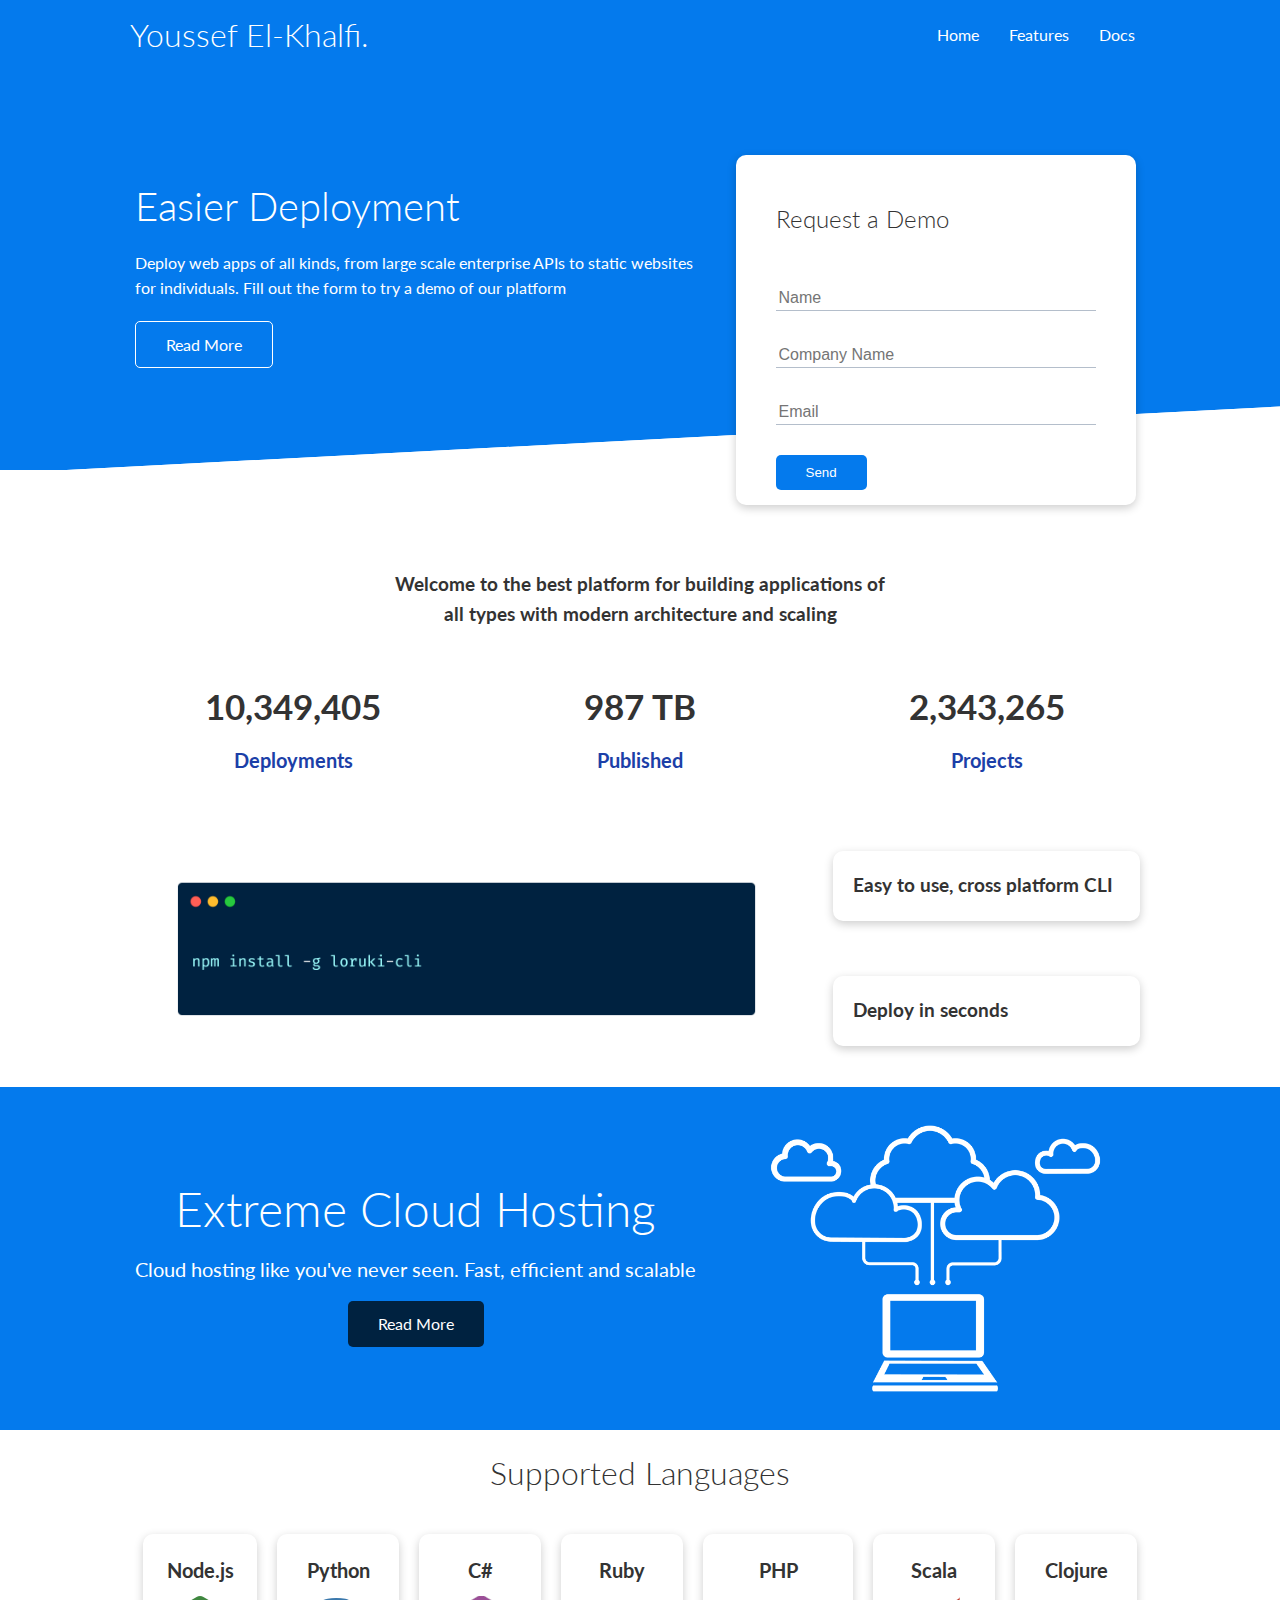
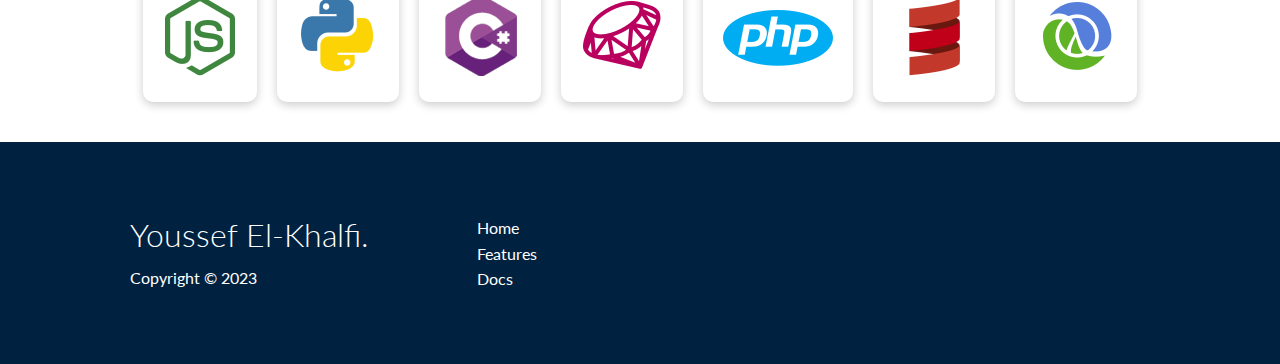
==== Cloud Hosting/index.html @ 0dde3005 "Update index.html" ====
<!DOCTYPE html>
<html lang="en">
<head>
    <meta charset="UTF-8">
    <meta name="viewport" content="width=device-width, initial-scale=1.0">
    <link rel="stylesheet" href="https://cdnjs.cloudflare.com/ajax/libs/font-awesome/5.15.1/css/all.min.css" integrity="sha512-+4zCK9k+qNFUR5X+cKL9EIR+ZOhtIloNl9GIKS57V1MyNsYpYcUrUeQc9vNfzsWfV28IaLL3i96P9sdNyeRssA==" crossorigin="anonymous" />
    <link rel="stylesheet" href="css/utilities.css">
    <link rel="stylesheet" href="css/cloud.css">
    <title>Youssef | Cloud Hosting For Everyone</title>
</head>
<body>
    <!-- Navbar -->
    <div class="navbar">
        <div class="container flex">
            <h1 class="logo">Youssef El-Khalfi.</h1>
            <nav>
                <ul>
                    <li><a href="index.html">Home</a></li>
                    <li><a href="features.html">Features</a></li>
                    <li><a href="docs.html">Docs</a></li>
                </ul>
            </nav>
        </div>
    </div>
    
    <!-- Showcase -->
    <section class="showcase">
        <div class="container grid">
            <div class="showcase-text">
                <h1>Easier Deployment</h1>
                <p>Deploy web apps of all kinds, from large scale enterprise APIs to static websites for individuals. Fill out the form to try a demo of our platform</p>
                <a href="features.html" class="btn btn-outline">Read More</a>
            </div>

            <div class="showcase-form card">
                <h2>Request a Demo</h2>
                  <form name="contact" netlify-honeypot="bot-field" method="POST" data-netlify="true">
                    <input type="hidden" name="form-name" value="contact">
                    <p class="hidden">
                        <label>Don’t fill this out if you're human: <input name="bot-field" /></label>
                      </p>
                    <div class="form-control">
                        <input type="text" name="name" placeholder="Name" required>
                    </div>
                    <div class="form-control">
                        <input type="text" name="company" placeholder="Company Name" required>
                    </div>
                    <div class="form-control">
                        <input type="email" name="email" placeholder="Email" required>
                    </div>
                    <input type="submit" value="Send" class="btn btn-primary">
                </form>
            </div>
        </div>
    </section>

    <!-- Stats -->
    <section class="stats">
        <div class="container">
            <h3 class="stats-heading text-center my-1">
                Welcome to the best platform for building applications of all types with modern architecture and scaling
            </h3>

            <div class="grid grid-3 text-center my-4">
                <div>
                    <i class="fas fa-server fa-3x"></i>
                    <h3>10,349,405</h3>
                    <p class="text-secondary">Deployments</p>
                </div>
                <div>
                    <i class="fas fa-upload fa-3x"></i>
                    <h3>987 TB</h3>
                    <p class="text-secondary">Published</p>
                </div>
                <div>
                    <i class="fas fa-project-diagram fa-3x"></i>
                    <h3>2,343,265</h3>
                    <p class="text-secondary">Projects</p>
                </div>
            </div>
        </div>
    </section>

    <!-- Cli -->
    <section class="cli">
        <div class="container grid">
            <img src="images/cli.png" alt="">
            <div class="card">
                <h3>Easy to use, cross platform CLI</h3>
            </div>
            <div class="card">
                <h3>Deploy in seconds</h3>
            </div>
        </div>
    </section>

    <!-- Cloud -->
    <section class="cloud bg-primary my-2 py-2">
        <div class="container grid">
            <div class="text-center">
                <h2 class="lg">Extreme Cloud Hosting</h2>
                <p class="lead my-1">Cloud hosting like you've never seen. Fast, efficient and scalable</p>
                <a href="features.html" class="btn btn-dark">Read More</a>
            </div>
            <img src="images/cloud.png" alt="">
        </div>
    </section>

    <!-- Languages -->
    <section class="languages">
        <h2 class="md text-center my-2">
            Supported Languages
        </h2>
        <div class="container flex">
            <div class="card">
                <h4>Node.js</h4>
                <img src="images/logos/node.png" alt="">
            </div>
            <div class="card">
                <h4>Python</h4>
                <img src="images/logos/python.png" alt="">
              </div>
              <div class="card">
                <h4>C#</h4>
                <img src="images/logos/csharp.png" alt="">
              </div>
              <div class="card">
                <h4>Ruby</h4>
                <img src="images/logos/ruby.png" alt="">
              </div>
              <div class="card">
                <h4>PHP</h4>
                <img src="images/logos/php.png" alt="">
              </div>
              <div class="card">
                <h4>Scala</h4>
                <img src="images/logos/scala.png" alt="">
              </div>
              <div class="card">
                <h4>Clojure</h4>
                <img src="images/logos/clojure.png" alt="">
              </div>
        </div>
    </section>

    <!-- Footer -->
    <footer class="footer bg-dark py-5">
        <div class="container grid grid-3">
            <div>
                <h1>Youssef El-Khalfi.</h1>          
                <p>Copyright &copy; 2023</p>
            </div>
            <nav>
                <ul>
                    <li><a href="index.html">Home</a></li>
                    <li><a href="features.html">Features</a></li>
                    <li><a href="docs.html">Docs</a></li>
                </ul>
            </nav>
            <div class="social">
                <a href="https://github.com/Ussef-khalfi" target="_blank"><i class="fab fa-github fa-2x"></i></a>
                <a href="https://www.facebook.com/youssef.khalfi.902/" target="_blank"><i class="fab fa-facebook fa-2x"></i></a>
                <a href="https://www.instagram.com/ussef_khalfi/?hl=it" target="_blank"><i class="fab fa-instagram fa-2x"></i></a>
                <a href="https://twitter.com/YOUSSEF23095399" target="_blank"><i class="fab fa-twitter fa-2x"></i></a>
            </div>
        </div>
    </footer>
</body>
</html>
---- Cloud Hosting/css/utilities.css ----
.container {
  max-width: 1100px;
  margin: 0 auto;
  overflow: auto;
  padding: 0 40px;
}

.card {
  background-color: #fff;
  color: #333;
  border-radius: 10px;
  box-shadow: 0 3px 10px rgba(0, 0, 0, 0.2);
  padding: 20px;
  margin: 10px;
}

.btn {
  display: inline-block;
  padding: 10px 30px;
  cursor: pointer;
  background: var(--primary-color);
  color: #fff;
  border: none;
  border-radius: 5px;
}

.btn-outline {
  background-color: transparent;
  border: 1px #fff solid;
}

.btn:hover {
  transform: scale(0.98);
}

/* Backgrounds & colored buttons */
.bg-primary,
.btn-primary {
  background-color: var(--primary-color);
  color: #fff;
}

.bg-secondary,
.btn-secondary {
  background-color: var(--secondary-color);
  color: #fff;
}

.bg-dark,
.btn-dark {
  background-color: var(--dark-color);
  color: #fff;
}

.bg-light,
.btn-light {
  background-color: var(--light-color);
  color: #333;
}

.bg-primary a,
.btn-primary a,
.bg-secondary a,
.btn-secondary a,
.bg-dark a,
.btn-dark a {
  color: #fff;
}

/* Text colors */
.text-primary {
  color: var(--primary-color);
}

.text-secondary {
  color: var(--secondary-color);
}

.text-dark {
  color: var(--dark-color);
}

.text-light {
  color: var(--light-color);
}

/* Text sizes */
.lead {
  font-size: 20px;
}

.sm {
  font-size: 1rem;
}

.md {
  font-size: 2rem;
}

.lg {
  font-size: 3rem;
}

.xl {
  font-size: 4rem;
}

.text-center {
  text-align: center;
}

/* Alert */
.alert {
  background-color: var(--light-color);
  padding: 10px 20px;
  font-weight: bold;
  margin: 15px 0;
}

.alert i {
  margin-right: 10px;
}

.alert-success {
  background-color: var(--success-color);
  color: #fff;
}

.alert-error {
  background-color: var(--error-color);
  color: #fff;
}

.flex {
  display: flex;
  justify-content: center;
  align-items: center;
  height: 100%;
}

.grid {
  display: grid;
  grid-template-columns: repeat(2, 1fr);
  gap: 20px;
  justify-content: center;
  align-items: center;
  height: 100%;
}

.grid-3 {
  grid-template-columns: repeat(3, 1fr);
}

/* Margin */
.my-1 {
  margin: 1rem 0;
}

.my-2 {
  margin: 1.5rem 0;
}

.my-3 {
  margin: 2rem 0;
}

.my-4 {
  margin: 3rem 0;
}

.my-5 {
  margin: 4rem 0;
}

.m-1 {
  margin: 1rem;
}

.m-2 {
  margin: 1.5rem;
}

.m-3 {
  margin: 2rem;
}

.m-4 {
  margin: 3rem;
}

.m-5 {
  margin: 4rem;
}

/* Padding */
.py-1 {
  padding: 1rem 0;
}

.py-2 {
  padding: 1.5rem 0;
}

.py-3 {
  padding: 2rem 0;
}

.py-4 {
  padding: 3rem 0;
}

.py-5 {
  padding: 4rem 0;
}

.p-1 {
  padding: 1rem;
}

.p-2 {
  padding: 1.5rem;
}

.p-3 {
  padding: 2rem;
}

.p-4 {
  padding: 3rem;
}

.p-5 {
  padding: 4rem;
}
---- Cloud Hosting/css/cloud.css ----
@import url('https://fonts.googleapis.com/css2?family=Lato:wght@300&display=swap');

:root {
  --primary-color: #047aed;
  --secondary-color: #1c3fa8;
  --dark-color: #002240;
  --light-color: #f4f4f4;
  --success-color: #5cb85c;
  --error-color: #d9534f;
}

* {
  box-sizing: border-box;
  padding: 0;
  margin: 0;
}

body {
  font-family: 'Lato', sans-serif;
  color: #333;
  line-height: 1.6;
}

ul {
  list-style-type: none;
}

a {
  text-decoration: none;
  color: #333;
}

h1,
h2 {
  font-weight: 300;
  line-height: 1.2;
  margin: 10px 0;
}

p {
  margin: 10px 0;
}

img {
  width: 100%;
}

code,
pre {
  background: #333;
  color: #fff;
  padding: 10px;
}

.hidden {
  visibility: hidden;
  height: 0;
}

/* Navbar */
.navbar {
  background-color: var(--primary-color);
  color: #fff;
  height: 70px;
}

.navbar ul {
  display: flex;
}

.navbar a {
  color: #fff;
  padding: 10px;
  margin: 0 5px;
}

.navbar a:hover {
  border-bottom: 2px #fff solid;
}

.navbar .flex {
  justify-content: space-between;
}

/* Showcase */
.showcase {
  height: 400px;
  background-color: var(--primary-color);
  color: #fff;
  position: relative;
}

.showcase h1 {
  font-size: 40px;
}

.showcase p {
  margin: 20px 0;
}

.showcase .grid {
  overflow: visible;
  grid-template-columns: 55% auto;
  gap: 30px;
}

.showcase-text {
  animation: slideInFromLeft 1s ease-in;
}

.showcase-form {
  position: relative;
  top: 60px;
  height: 350px;
  width: 400px;
  padding: 40px;
  z-index: 100;
  justify-self: flex-end;
  animation: slideInFromRight 1s ease-in;
}

.showcase-form .form-control {
  margin: 30px 0;
}

.showcase-form input[type='text'],
.showcase-form input[type='email'] {
  border: 0;
  border-bottom: 1px solid #b4becb;
  width: 100%;
  padding: 3px;
  font-size: 16px;
}

.showcase-form input:focus {
  outline: none;
}

.showcase::before,
.showcase::after {
  content: '';
  position: absolute;
  height: 100px;
  bottom: -70px;
  right: 0;
  left: 0;
  background: #fff;
  transform: skewY(-3deg);
  -webkit-transform: skewY(-3deg);
  -moz-transform: skewY(-3deg);
  -ms-transform: skewY(-3deg);
}

/* Stats */
.stats {
  padding-top: 100px;
  animation: slideInFromBottom 1s ease-in;
}

.stats-heading {
  max-width: 500px;
  margin: auto;
}

.stats .grid h3 {
  font-size: 35px;
}

.stats .grid p {
  font-size: 20px;
  font-weight: bold;
}

/* Cli */
.cli .grid {
  grid-template-columns: repeat(3, 1fr);
  grid-template-rows: repeat(2, 1fr);
}

.cli .grid > *:first-child {
  grid-column: 1 / span 2;
  grid-row: 1 / span 2;
}

/* Cloud */
.cloud .grid {
  grid-template-columns: 4fr 3fr;
}

/* Languages */

.languages .flex {
  flex-wrap: wrap;
}

.languages .card {
  text-align: center;
  margin: 18px 10px 40px;
  transition: transform 0.2s ease-in;
}

.languages .card h4 {
  font-size: 20px;
  margin-bottom: 10px;
}

.languages .card:hover {
  transform: translateY(-15px);
}

/* Features */
.features-head img,
.docs-head img {
  width: 200px;
  justify-self: flex-end;
}

.features-sub-head img {
  width: 300px;
  justify-self: flex-end;
}

.features-main .card > i {
  margin-right: 20px;
}

.features-main .grid {
  padding: 30px;
}

.features-main .grid > *:first-child {
  grid-column: 1 / span 3;
}

.features-main .grid > *:nth-child(2) {
  grid-column: 1 / span 2;
}

/* Docs */
.docs-main h3 {
  margin: 20px 0;
}

.docs-main .grid {
  grid-template-columns: 1fr 2fr;
  align-items: flex-start;
}

.docs-main nav li {
  font-size: 17px;
  padding-bottom: 5px;
  margin-bottom: 5px;
  border-bottom: 1px #ccc solid;
}

.docs-main a:hover {
  font-weight: bold;
}

/* Footer */
.footer .social a {
  margin: 0 10px;
}

.fa-github:hover {
  color: #000000;
}

.fa-facebook:hover {
  color: #1773EA;
}

.fa-instagram:hover {
  color: #B32E87;
}

.fa-twitter:hover {
  color: #1C9CEA;
}

/* Animations */
@keyframes slideInFromLeft {
  0% {
    transform: translateX(-100%);
  }

  100% {
    transform: translateX(0);
  }
}

@keyframes slideInFromRight {
  0% {
    transform: translateX(100%);
  }

  100% {
    transform: translateX(0);
  }
}

@keyframes slideInFromTop {
  0% {
    transform: translateY(-100%);
  }

  100% {
    transform: translateX(0);
  }
}

@keyframes slideInFromBottom {
  0% {
    transform: translateY(100%);
  }

  100% {
    transform: translateX(0);
  }
}

/* Tablets and under */
@media (max-width: 768px) {
  .grid,
  .showcase .grid,
  .stats .grid,
  .cli .grid,
  .cloud .grid,
  .features-main .grid,
  .docs-main .grid {
    grid-template-columns: 1fr;
    grid-template-rows: 1fr;
  }

  .showcase {
    height: auto;
  }

  .showcase-text {
    text-align: center;
    margin-top: 40px;
    animation: slideInFromTop 1s ease-in;
  }

  .showcase-form {
    justify-self: center;
    margin: auto;
    animation: slideInFromBottom 1s ease-in;
  }

  .cli .grid > *:first-child {
    grid-column: 1;
    grid-row: 1;
  }

  .features-head,
  .features-sub-head,
  .docs-head {
    text-align: center;
  }

  .features-head img,
  .features-sub-head img,
  .docs-head img {
    justify-self: center;
  }

  .features-main .grid > *:first-child,
  .features-main .grid > *:nth-child(2) {
    grid-column: 1;
  }
}

/* Mobile */
@media (max-width: 500px) {
  .navbar {
    height: 110px;
  }

  .navbar .flex {
    flex-direction: column;
  }

  .navbar ul {
    padding: 10px;
    background-color: rgba(0, 0, 0, 0.1);
  }
  
  .showcase-form {
    width: 300px;
  }
}
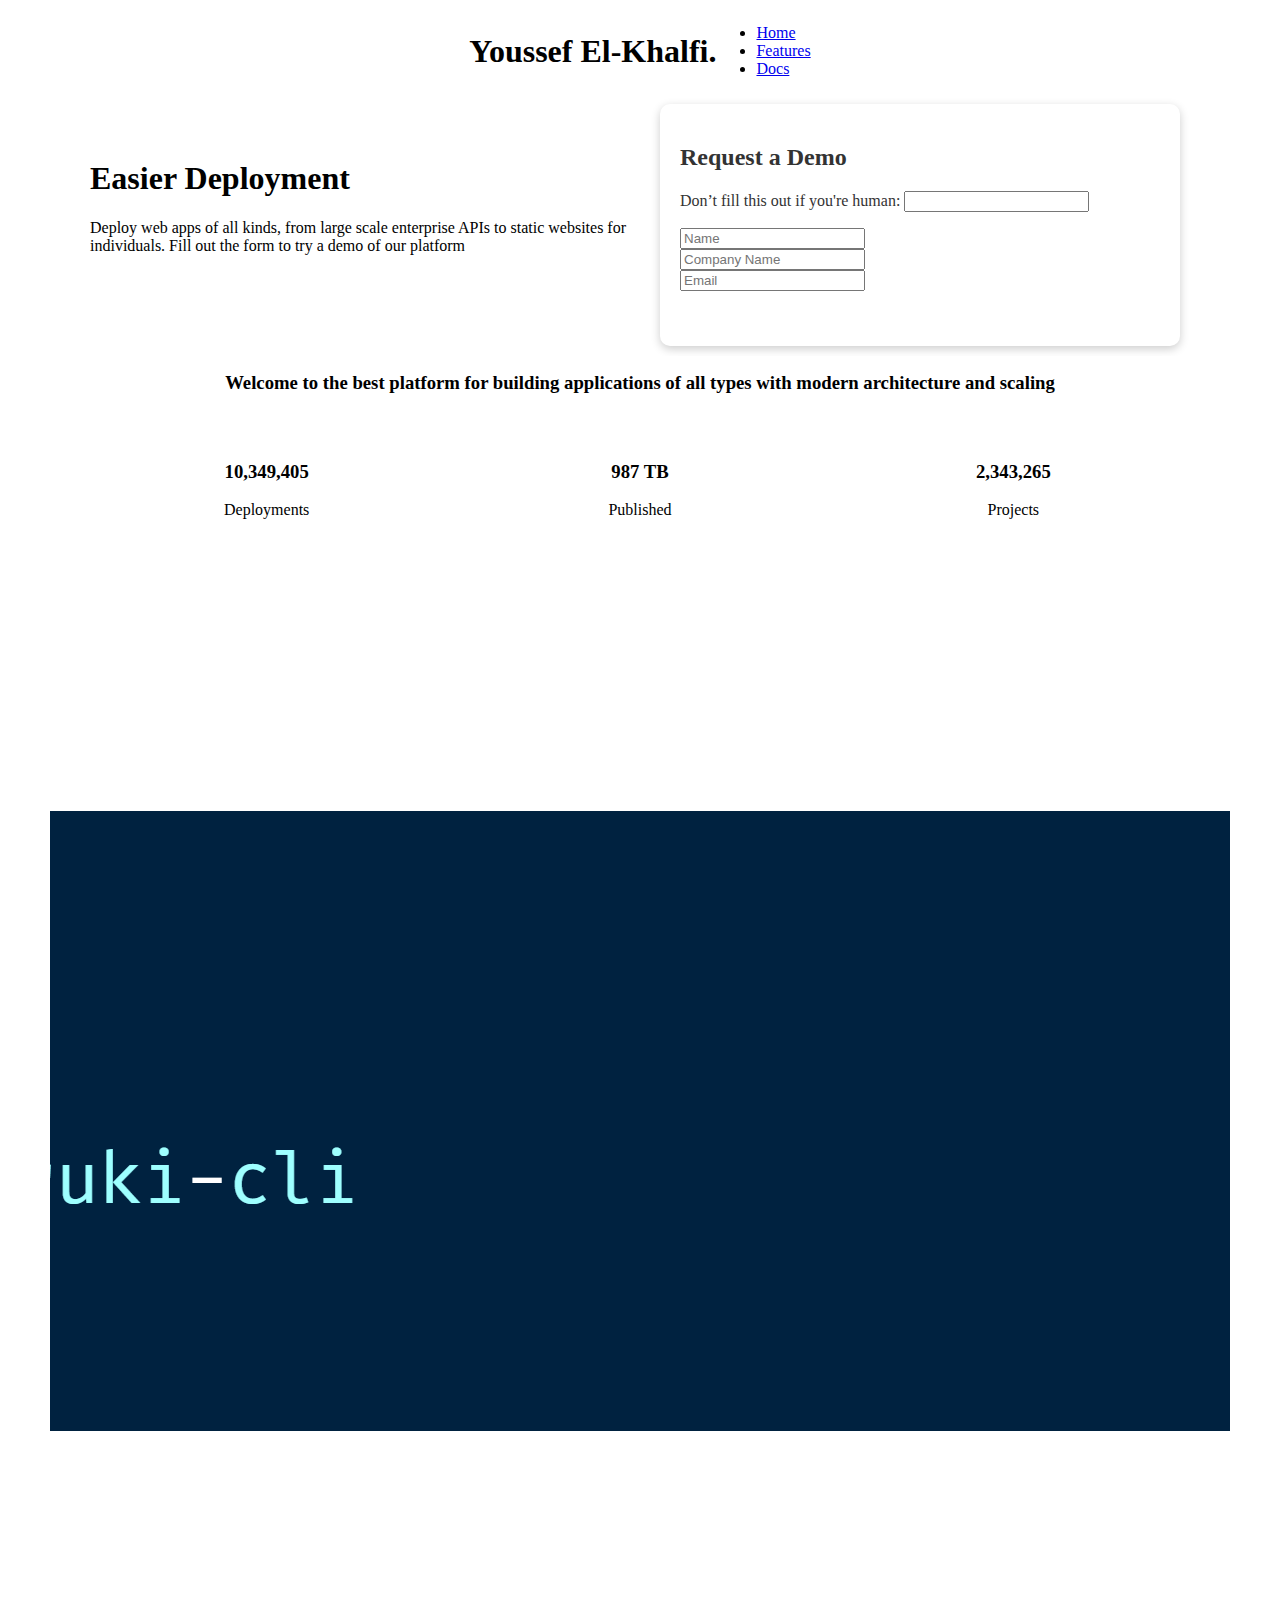
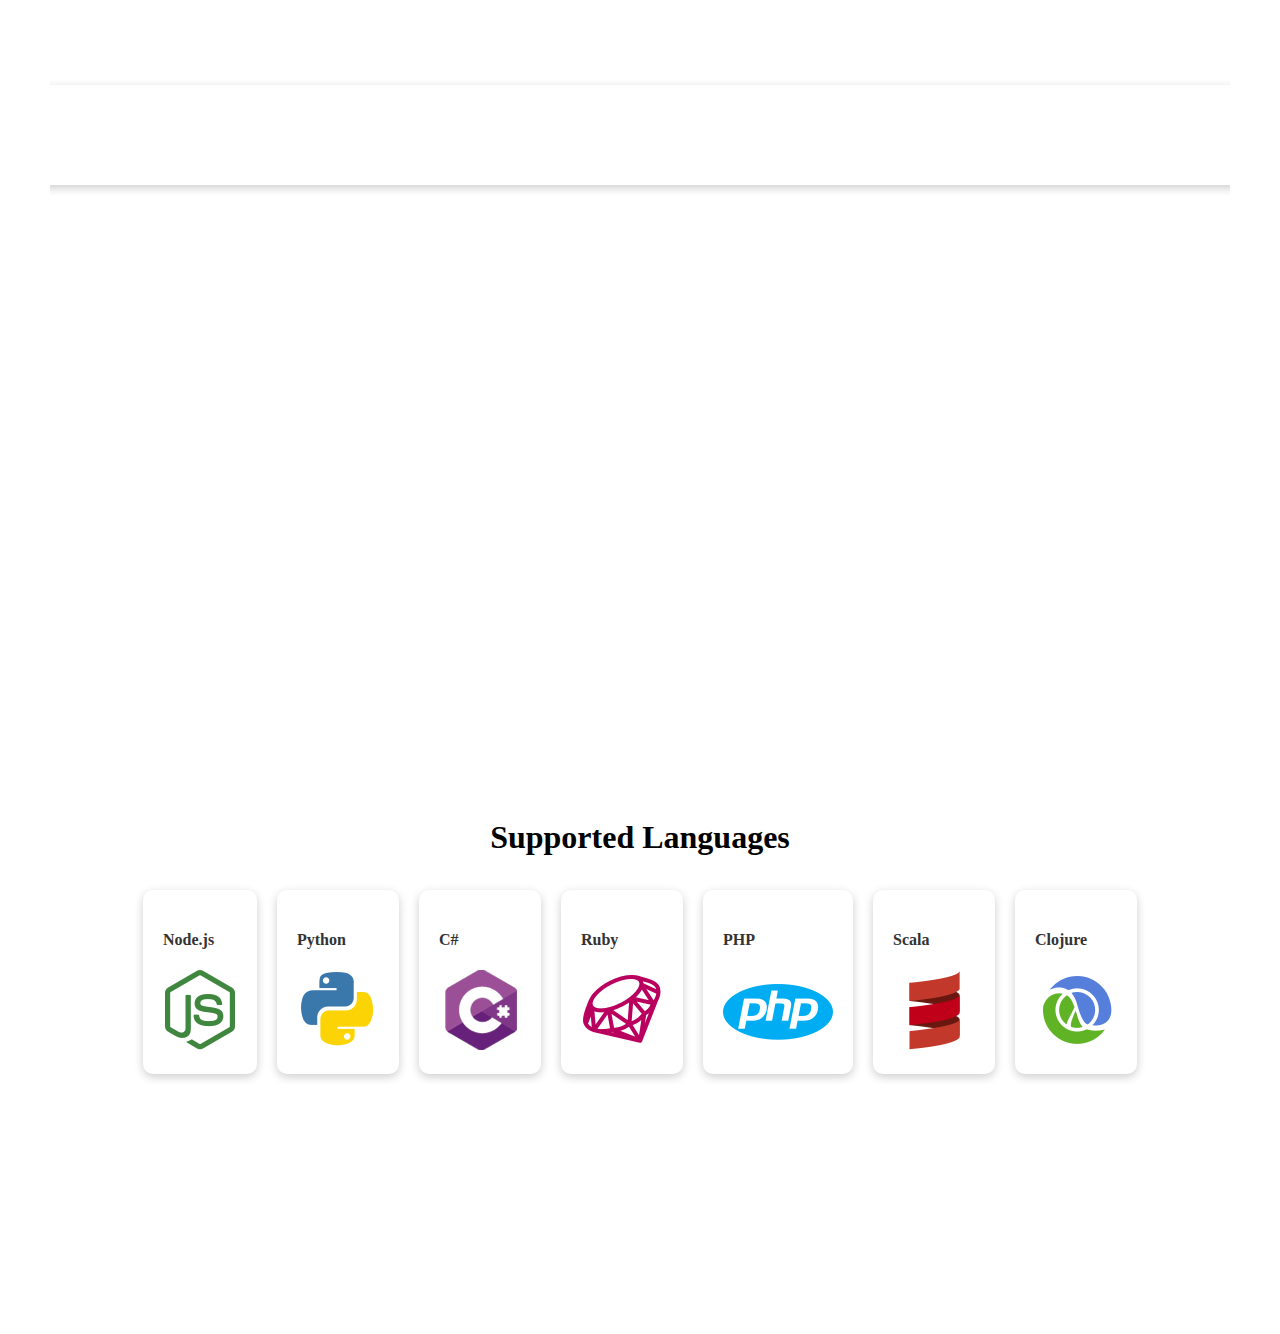
==== commit 2ea2fbfc: "Update index.html" ====
--- a/Cloud Hosting/index.html
+++ b/Cloud Hosting/index.html
@@ -5,7 +5,7 @@
     <meta name="viewport" content="width=device-width, initial-scale=1.0">
     <link rel="stylesheet" href="https://cdnjs.cloudflare.com/ajax/libs/font-awesome/5.15.1/css/all.min.css" integrity="sha512-+4zCK9k+qNFUR5X+cKL9EIR+ZOhtIloNl9GIKS57V1MyNsYpYcUrUeQc9vNfzsWfV28IaLL3i96P9sdNyeRssA==" crossorigin="anonymous" />
     <link rel="stylesheet" href="css/utilities.css">
-    <link rel="stylesheet" href="css/cloud.css">
+    <link rel="stylesheet" href="css/style.css">
     <title>Youssef | Cloud Hosting For Everyone</title>
 </head>
 <body>
